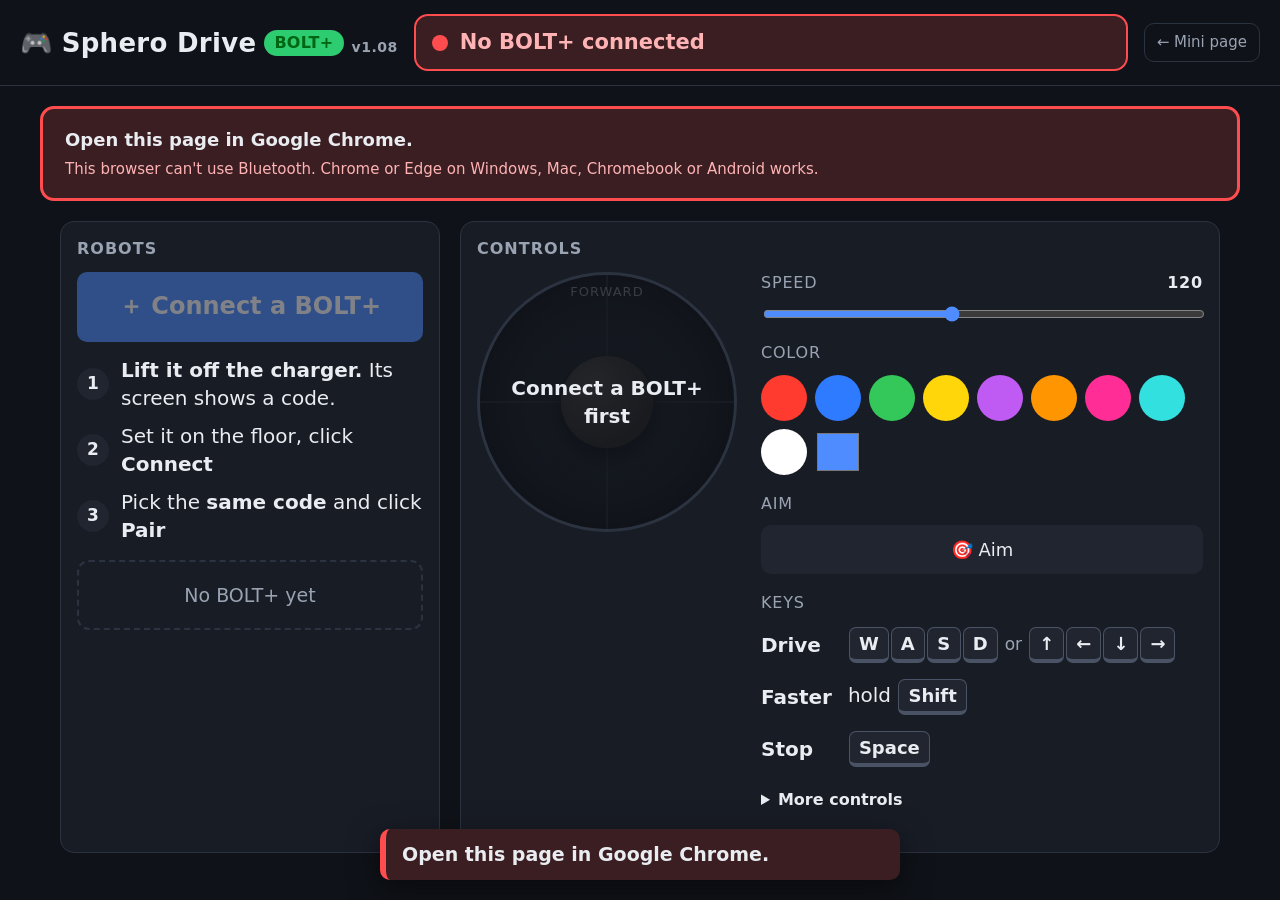
==== bolt.html @ fa8e850d "v1.08: BOLT+ page and protocol notes Adds bolt.html for Sphero BOLT+ robots (BP-xxxx): room-style dr" ====
<!doctype html>
<html lang="en">
<head>
<meta charset="utf-8">
<meta name="viewport" content="width=device-width, initial-scale=1">
<title>Sphero Drive · BOLT+</title>
<link rel="stylesheet" href="style.css">
</head>
<body>

<header>
  <h1>🎮 Sphero Drive <span class="model">BOLT+</span> <span id="version" title="Site version. Reload the page if this is lower than expected."></span></h1>
  <div id="banner"><span class="dot"></span><span id="bannerText">No BOLT+ connected</span></div>
  <a class="pagelink" href="./">← Mini page</a>
</header>

<section id="btHelp" class="alert" hidden>
  <h3>🔌 Bluetooth stick not found</h3>
  <ol>
    <li>Plug in the Bluetooth stick.</li>
    <li>Click the address bar at the top, type <code id="restartCmd">chrome://restart</code><button id="copyRestart" type="button">📋 Copy</button> and press <kbd>Enter</kbd>.</li>
  </ol>
  <p class="small">Chrome closes and opens again with this page. This box goes away by itself when Bluetooth works.</p>
</section>

<section id="problemBox" class="alert" hidden>
  <b id="problemTitle">Open this page in Google Chrome.</b>
  <div class="detail" id="problemDetail">This browser can't use Bluetooth.</div>
</section>

<main>
  <!-- ===== left: connect + robots ===== -->
  <section class="panel">
    <h2>Robots</h2>
    <button id="connectBtn" class="primary">＋ Connect a BOLT+</button>
    <ol class="steps">
      <li><span><b>Lift it off the charger.</b> Its screen shows a code.</span></li>
      <li><span>Set it on the floor, click <b>Connect</b></span></li>
      <li><span>Pick the <b>same code</b> and click <b>Pair</b></span></li>
    </ol>
    <div id="robots">
      <div id="noRobots">No BOLT+ yet</div>
    </div>
  </section>

  <!-- ===== right: controls ===== -->
  <section class="panel">
    <h2>Controls <span id="driveWho" style="color:var(--text)"></span></h2>
    <div id="controls">
      <div id="stickWrap">
        <div id="stick" class="dead">
          <span class="fwdLabel">FORWARD</span>
          <div id="knob"></div>
          <div id="stickOverlay">Connect a BOLT+ first</div>
        </div>
      </div>

      <div>
        <div class="row">
          <label>Speed <output id="speedOut">120</output></label>
          <input id="speed" type="range" min="20" max="255" value="120">
        </div>

        <div class="row">
          <label>Color</label>
          <div id="swatches"><input id="colorPick" type="color" value="#4f8cff" title="Custom color"></div>
        </div>

        <div class="row">
          <label>Aim</label>
          <button id="aimBtn">🎯 Aim</button>
          <div id="aimBox">
            <p>Turn the ball until the <b>blue light</b> faces you.</p>
            <input id="aimSlider" type="range" min="0" max="359" value="0">
            <button id="aimDone" class="primary">✅ Done</button>
          </div>
        </div>

        <div class="row">
          <label>Keys</label>
          <div class="keymap">
            <span class="what">Drive</span>
            <span><kbd>W</kbd><kbd>A</kbd><kbd>S</kbd><kbd>D</kbd><span class="or">or</span><kbd>↑</kbd><kbd>←</kbd><kbd>↓</kbd><kbd>→</kbd></span>
            <span class="what">Faster</span>
            <span>hold <kbd>Shift</kbd></span>
            <span class="what">Stop</span>
            <span><kbd>Space</kbd></span>
          </div>
          <details class="more">
            <summary>More controls</summary>
            <ul>
              <li>Two Spheros: each card says which keys drive it. Use the <kbd>Shift</kbd> on your side.
                <button id="swapKeys" type="button" hidden>⇄ Swap WASD and Arrows</button></li>
              <li><kbd>1</kbd> <kbd>2</kbd> pick a card for the joystick, color and aim. <kbd>B</kbd> blinks it.</li>
              <li>Game controllers: stick drives, bumpers change color, A blinks. <span class="chip" id="padChip">Gamepad: none</span></li>
            </ul>
          </details>
        </div>
      </div>
    </div>
  </section>
</main>

<div id="toasts"></div>

<script>window.SPHERO_PAGE = { models: ['boltplus'] };</script>
<script src="sphero.js"></script>
<script src="app.js"></script>
</body>
</html>
---- style.css ----
:root {
  --bg: #0f1218;
  --panel: #181c25;
  --panel-2: #20252f;
  --line: #2c3340;
  --text: #e9ecf1;
  --muted: #9aa3b2;
  --green: #2ecc71;
  --red: #ff4d4f;
  --yellow: #f5c542;
  --accent: #4f8cff;
  --radius: 14px;
}
* { box-sizing: border-box; }
html, body { margin: 0; height: 100%; }
body {
  background: var(--bg);
  color: var(--text);
  font: 18px/1.4 system-ui, -apple-system, "Segoe UI", Roboto, sans-serif;
  -webkit-user-select: none; user-select: none;
  touch-action: manipulation;
}
button { font: inherit; cursor: pointer; border: 0; border-radius: 10px; color: var(--text); background: var(--panel-2); padding: 12px 16px; }
[hidden] { display: none !important; }
button:hover { filter: brightness(1.15); }
button:disabled { opacity: .45; cursor: not-allowed; filter: none; }
button.primary { background: var(--accent); color: #fff; font-weight: 600; }
button.danger { background: #3a2226; color: #ffb3b5; }
input[type=text] { font: inherit; background: var(--panel-2); color: var(--text); border: 1px solid var(--line); border-radius: 8px; padding: 6px 8px; }

/* ---------- header / status banner ---------- */
header {
  display: flex; align-items: center; gap: 16px; flex-wrap: wrap;
  padding: 14px 20px; border-bottom: 1px solid var(--line);
}
header h1 { font-size: 26px; margin: 0; letter-spacing: .3px; display: flex; align-items: baseline; gap: 8px; }
.model { font-size: 16px; font-weight: 800; color: #061; background: var(--green); padding: 2px 10px; border-radius: 99px; align-self: center; }
.pagelink { color: var(--muted); font-size: 15px; text-decoration: none; padding: 8px 12px; border: 1px solid var(--line); border-radius: 10px; }
.pagelink:hover { color: var(--text); border-color: var(--muted); }
#version { font-size: 14px; font-weight: 600; color: var(--muted); letter-spacing: .5px; }
#banner {
  flex: 1; min-width: 240px;
  display: flex; align-items: center; gap: 12px;
  padding: 12px 16px; border-radius: var(--radius);
  font-weight: 700; font-size: 21px;
  background: #3a1e21; color: #ffb3b5; border: 2px solid var(--red);
}
#banner.ok { background: #16311f; color: #b6f2c9; border-color: var(--green); }
#banner.warn { background: #3a3116; color: #ffe8a3; border-color: var(--yellow); }
#banner .dot { width: 16px; height: 16px; border-radius: 50%; background: var(--red); box-shadow: 0 0 0 0 rgba(255,77,79,.6); animation: pulse 1.6s infinite; flex: none; }
#banner.ok .dot { background: var(--green); box-shadow: 0 0 0 0 rgba(46,204,113,.6); }
#banner.warn .dot { background: var(--yellow); box-shadow: 0 0 0 0 rgba(245,197,66,.6); }
@keyframes pulse { 0% { box-shadow: 0 0 0 0 currentColor; } 70% { box-shadow: 0 0 0 10px rgba(0,0,0,0); } 100% { box-shadow: 0 0 0 0 rgba(0,0,0,0); } }
.alert { max-width: 1200px; margin: 20px auto 0; padding: 18px 22px; border-radius: var(--radius); background: #3a1e21; border: 3px solid var(--red); }
#problemBox { width: calc(100% - 40px); }
#problemBox .detail { margin-top: 6px; font-size: 15px; color: #ffb3b5; }
#btHelp { width: calc(100% - 40px); font-size: 22px; }
#btHelp h3 { margin: 0 0 12px; font-size: 28px; }
#btHelp ol { margin: 0; padding-left: 32px; display: grid; gap: 12px; }
#btHelp code { font-family: ui-monospace, Consolas, monospace; background: #000; color: #fff; padding: 4px 10px; border-radius: 8px; user-select: all; -webkit-user-select: all; }
#btHelp button { font-size: 18px; padding: 8px 14px; margin-left: 6px; vertical-align: middle; }
#btHelp .small { margin: 12px 0 0; font-size: 16px; color: #ffb3b5; }

/* ---------- layout ---------- */
main { display: grid; grid-template-columns: 380px 1fr; gap: 20px; padding: 20px; max-width: 1200px; margin: 0 auto; }
@media (max-width: 800px) { main { grid-template-columns: 1fr; } }
section.panel { background: var(--panel); border: 1px solid var(--line); border-radius: var(--radius); padding: 16px; }
h2 { font-size: 16px; text-transform: uppercase; letter-spacing: 1px; color: var(--muted); margin: 0 0 12px; }

/* ---------- connect ritual ---------- */
#connectBtn { width: 100%; font-size: 24px; padding: 18px; margin-bottom: 14px; }
ol.steps { margin: 0 0 16px; padding-left: 0; list-style: none; counter-reset: s; display: grid; gap: 10px; }
ol.steps li { counter-increment: s; display: flex; align-items: center; gap: 12px; font-size: 20px; }
ol.steps li::before { content: counter(s); flex: none; width: 32px; height: 32px; border-radius: 50%; background: var(--panel-2); color: var(--text); display: grid; place-items: center; font-weight: 700; font-size: 17px; }
ol.steps b { color: var(--text); }

/* ---------- robot cards ---------- */
#robots { display: grid; gap: 10px; }
.robot {
  position: relative; display: grid; gap: 8px;
  padding: 12px 12px 12px 16px; border-radius: 12px;
  background: var(--panel-2); border: 2px solid var(--line);
  border-left: 8px solid var(--robot-color, #888);
  cursor: pointer;
}
.robot.active { border-color: var(--robot-color); box-shadow: 0 0 0 3px color-mix(in srgb, var(--robot-color) 35%, transparent); }
.robot.dead { opacity: .75; border-color: var(--red); border-left-color: var(--robot-color); }
.robot .top { display: flex; align-items: center; gap: 10px; padding-right: 96px; }
.robot .swatch { width: 34px; height: 34px; border-radius: 50%; background: var(--robot-color); box-shadow: 0 0 12px var(--robot-color); flex: none; }
.robot .name { font-weight: 700; font-size: 22px; flex: 0 1 auto; min-width: 0; }
.robot .name input { width: 100%; font-weight: 700; font-size: 20px; }
.robot .id { color: var(--muted); font-size: 14px; font-family: ui-monospace, Menlo, monospace; }
.robot .status { display: flex; align-items: center; gap: 8px; font-weight: 700; font-size: 19px; }
.robot .status .dot { width: 14px; height: 14px; border-radius: 50%; background: var(--red); }
.robot .status.ok .dot { background: var(--green); }
.robot .status.busy .dot { background: var(--yellow); }
.robot .status.ok { color: #b6f2c9; } .robot .status.busy { color: #ffe8a3; } .robot .status.bad { color: #ffb3b5; }
.robot .meta { color: var(--muted); font-size: 16px; }
.robot .actions { display: flex; flex-wrap: wrap; gap: 6px; }
.robot .actions button { padding: 9px 13px; font-size: 17px; }
.robot .drivetag { position: absolute; top: 10px; right: 10px; font-size: 13px; font-weight: 800; letter-spacing: .5px; text-transform: uppercase; color: #061; background: var(--green); padding: 3px 8px; border-radius: 99px; display: none; }
.robot.active .drivetag { display: block; }
.robot .rename { padding: 4px 8px; font-size: 16px; background: transparent; opacity: .6; }
.robot .rename:hover { opacity: 1; background: var(--panel); }
#swapKeys { display: block; margin-top: 8px; font-size: 16px; }
.robot .keys {
  justify-self: start; padding: 6px 12px; border-radius: 99px; font-weight: 800; font-size: 19px; letter-spacing: .3px;
  background: #2a3550; color: #cfe0ff; border: 2px solid #4f6fb0;
}
.robot .keys[data-set=arrows] { background: #3b2a50; color: #ead6ff; border-color: #8a5fc7; }
.robot .keys[data-set=none] { background: var(--panel); color: var(--muted); border-color: var(--line); font-weight: 600; font-size: 16px; }
#noRobots { color: var(--muted); font-size: 19px; text-align: center; padding: 20px 8px; border: 2px dashed var(--line); border-radius: 12px; }

/* ---------- controls ---------- */
#controls { display: grid; grid-template-columns: auto 1fr; gap: 24px; align-items: start; }
@media (max-width: 560px) { #controls { grid-template-columns: 1fr; justify-items: center; } }
#stickWrap { position: relative; }
#stick {
  width: 260px; height: 260px; border-radius: 50%;
  background: radial-gradient(circle at 50% 50%, #262c38 0, #1c212b 70%, #161a22 100%);
  border: 3px solid var(--line); position: relative; touch-action: none;
  box-shadow: inset 0 0 40px rgba(0,0,0,.5);
}
#stick::before { content: ""; position: absolute; inset: 50%; width: 2px; height: 100%; transform: translate(-50%, -50%); background: var(--line); }
#stick::after  { content: ""; position: absolute; inset: 50%; height: 2px; width: 100%; transform: translate(-50%, -50%); background: var(--line); }
#knob {
  position: absolute; left: 50%; top: 50%; width: 92px; height: 92px; border-radius: 50%;
  transform: translate(-50%, -50%);
  background: radial-gradient(circle at 35% 30%, #6d9bff, #2f63d6 70%);
  box-shadow: 0 8px 20px rgba(0,0,0,.5); z-index: 2;
  transition: background .2s;
}
#stick.dead #knob { background: radial-gradient(circle at 35% 30%, #555, #333 70%); }
#stickOverlay {
  position: absolute; inset: 0; display: grid; place-items: center; text-align: center;
  border-radius: 50%; background: rgba(15,18,24,.7); color: var(--text); font-weight: 700; font-size: 20px;
  padding: 30px; z-index: 3;
}
#stickOverlay[hidden] { display: none; }
.fwdLabel { position: absolute; top: 8px; left: 50%; transform: translateX(-50%); font-size: 13px; color: var(--muted); letter-spacing: 1px; }

.row { display: grid; gap: 10px; margin-bottom: 18px; }
.row label { display: flex; justify-content: space-between; color: var(--muted); font-size: 16px; text-transform: uppercase; letter-spacing: .8px; }
.row label output { color: var(--text); font-weight: 700; }
input[type=range] { width: 100%; accent-color: var(--accent); }
#swatches { display: flex; flex-wrap: wrap; gap: 8px; }
#swatches button { width: 46px; height: 46px; border-radius: 50%; padding: 0; border: 3px solid transparent; }
#swatches button.sel { border-color: #fff; }
#colorPick { width: 46px; height: 46px; padding: 0; border: 0; background: none; cursor: pointer; }
#aimBox { display: none; padding: 12px; border-radius: 10px; background: #2b2a1a; border: 1px solid #5a5220; }
#aimBox.on { display: grid; gap: 10px; }
#aimBox p { margin: 0; font-size: 19px; }
.keymap { display: grid; grid-template-columns: auto 1fr; gap: 12px 16px; align-items: center; font-size: 20px; }
.keymap .what { font-weight: 800; }
.keymap .or { color: var(--muted); margin: 0 6px; font-size: 17px; }
details.more { margin-top: 4px; color: var(--muted); font-size: 16px; }
details.more summary { cursor: pointer; font-weight: 700; color: var(--text); padding: 6px 0; }
details.more ul { margin: 8px 0 0; padding-left: 20px; display: grid; gap: 6px; }
.chip { display: inline-block; padding: 5px 10px; border-radius: 99px; background: var(--panel-2); color: var(--muted); font-size: 14px; font-weight: 600; }
.chip.on { background: #16311f; color: #b6f2c9; }
kbd { display: inline-block; min-width: 34px; text-align: center; padding: 3px 9px; margin: 2px 1px; border-radius: 7px; background: var(--panel-2); border: 1px solid #4a5366; border-bottom-width: 4px; font-family: inherit; font-weight: 700; font-size: 18px; color: var(--text); }

/* ---------- toasts ---------- */
#toasts { position: fixed; left: 50%; bottom: 20px; transform: translateX(-50%); display: grid; gap: 8px; z-index: 50; width: min(520px, calc(100% - 32px)); }
.toast { padding: 12px 16px; border-radius: 10px; background: #2a3040; border-left: 6px solid var(--accent); box-shadow: 0 8px 30px rgba(0,0,0,.5); font-weight: 700; font-size: 19px; animation: rise .2s ease-out; }
.toast.bad { border-left-color: var(--red); background: #3a1e21; }
.toast.ok  { border-left-color: var(--green); background: #16311f; }
@keyframes rise { from { transform: translateY(10px); opacity: 0; } }
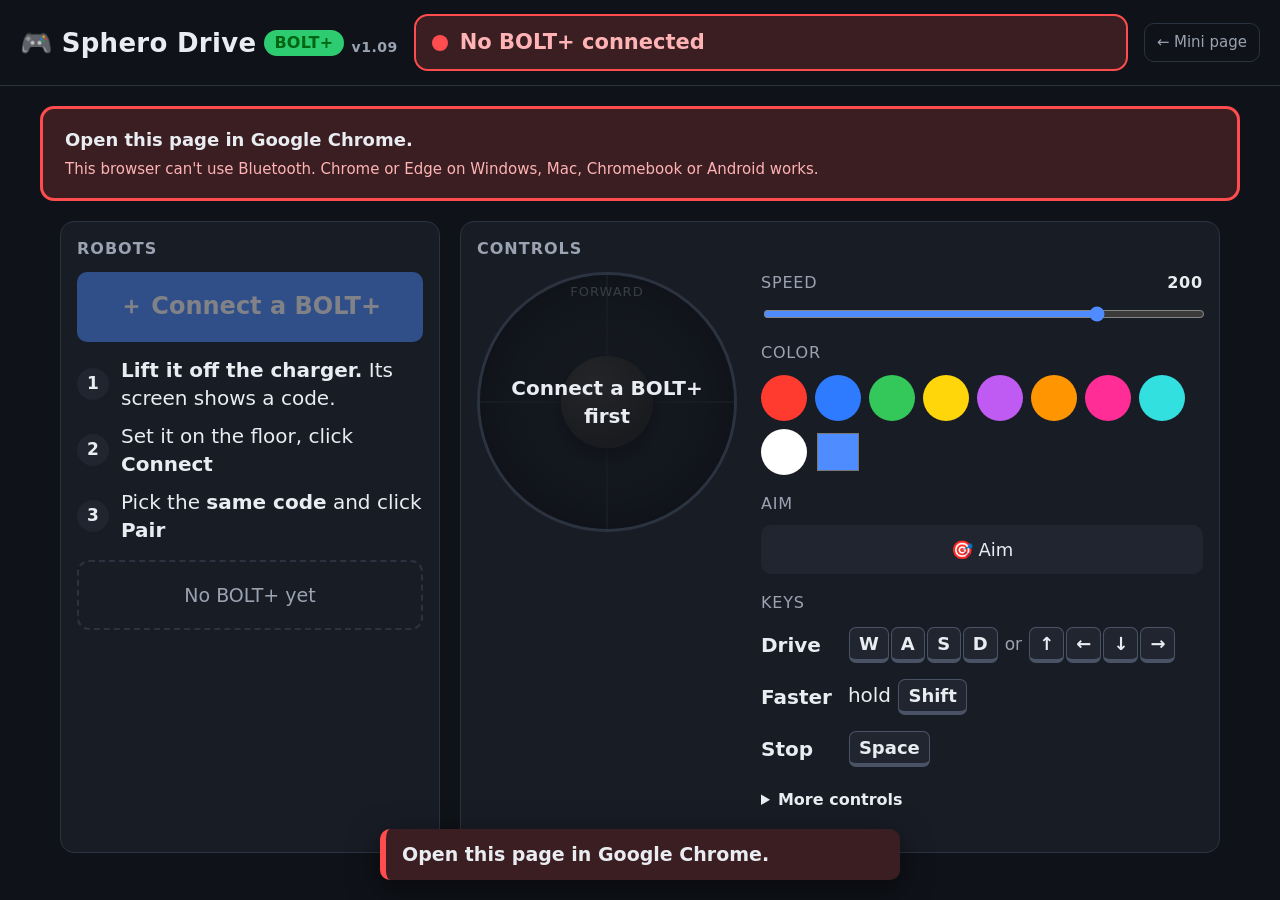
==== commit aada8e34: "v1.09: BOLT+ page defaults to speed 200 Measured on carpet with the covering on: speed 200 was the f" ====
--- a/bolt.html
+++ b/bolt.html
@@ -57,8 +57,8 @@
 
       <div>
         <div class="row">
-          <label>Speed <output id="speedOut">120</output></label>
-          <input id="speed" type="range" min="20" max="255" value="120">
+          <label>Speed <output id="speedOut">200</output></label>
+          <input id="speed" type="range" min="20" max="255" value="200">
         </div>
 
         <div class="row">
